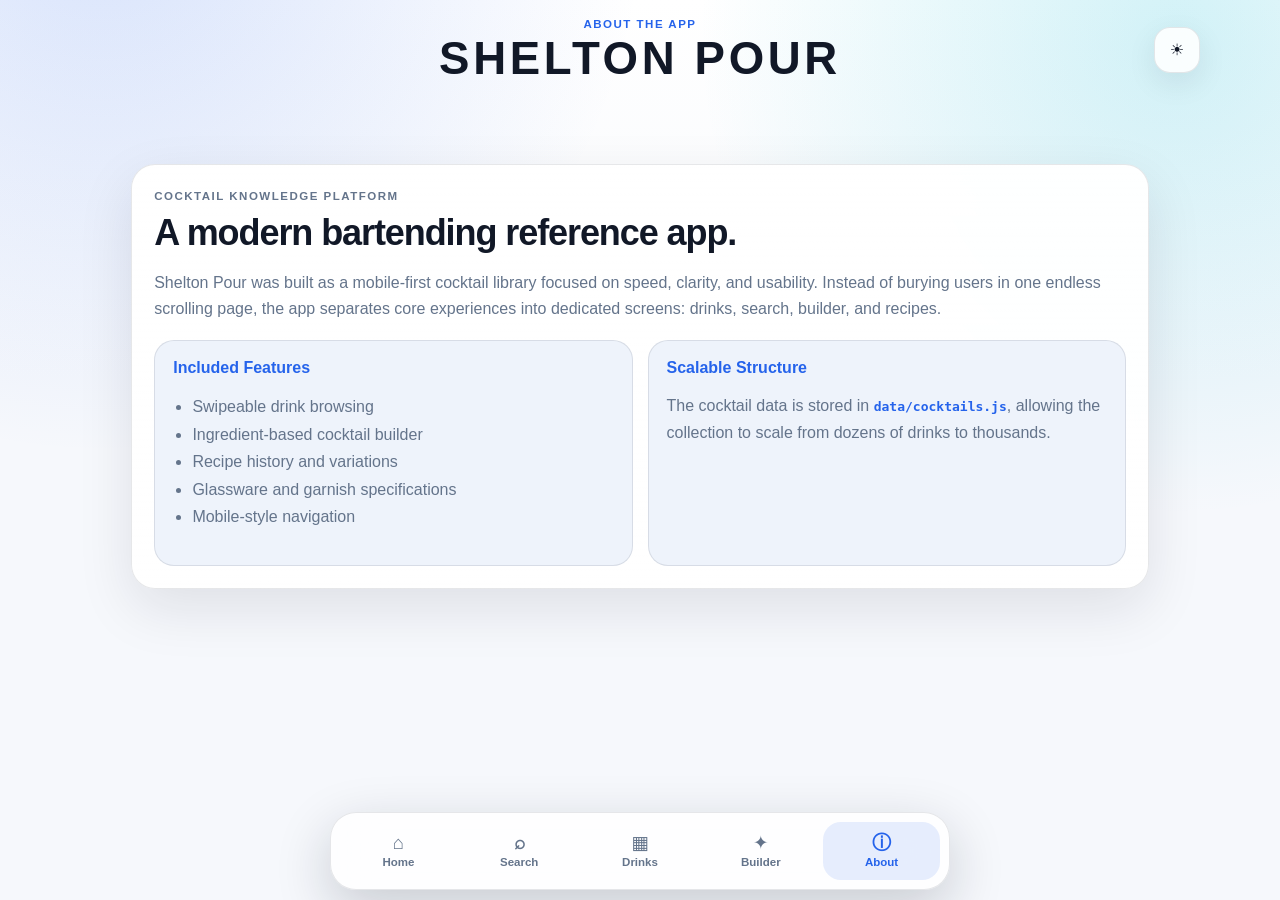
==== about.html @ ffe30de5 "Add standalone about page" ====
<!DOCTYPE html>
<html lang="en">
<head>
  <meta charset="UTF-8" />
  <meta name="viewport" content="width=device-width, initial-scale=1.0" />
  <title>About | Shelton Pour</title>
  <link rel="stylesheet" href="assets/styles.css" />
</head>
<body>
  <header class="app-header compact-page-header">
    <nav class="nav-shell centered-nav" aria-label="Primary navigation">
      <div class="brand-block brand-centered">
        <p class="eyebrow">About The App</p>
        <h1>Shelton Pour</h1>
      </div>
      <button class="theme-toggle" id="themeToggle" type="button" aria-label="Toggle dark mode">☾</button>
    </nav>
  </header>

  <main>
    <section class="roadmap page-panel">
      <p class="section-label">Cocktail Knowledge Platform</p>
      <h2>A modern bartending reference app.</h2>
      <p>
        Shelton Pour was built as a mobile-first cocktail library focused on speed, clarity, and usability.
        Instead of burying users in one endless scrolling page, the app separates core experiences into dedicated screens:
        drinks, search, builder, and recipes.
      </p>

      <div class="detail-grid">
        <section class="detail-box">
          <h4>Included Features</h4>
          <ul>
            <li>Swipeable drink browsing</li>
            <li>Ingredient-based cocktail builder</li>
            <li>Recipe history and variations</li>
            <li>Glassware and garnish specifications</li>
            <li>Mobile-style navigation</li>
          </ul>
        </section>

        <section class="detail-box">
          <h4>Scalable Structure</h4>
          <p>
            The cocktail data is stored in <code>data/cocktails.js</code>, allowing the collection to scale from dozens of drinks to thousands.
          </p>
        </section>
      </div>
    </section>
  </main>

  <nav class="bottom-nav" id="bottomNav" aria-label="Bottom app navigation"></nav>
  <script src="assets/pages.js"></script>
  <script>pageShell('about');</script>
</body>
</html>
---- assets/styles.css ----
:root {
  --bg: #f6f8fc;
  --panel: rgba(255, 255, 255, 0.88);
  --panel-2: #eef3fb;
  --text: #111827;
  --muted: #64748b;
  --accent: #2563eb;
  --accent-2: #06b6d4;
  --accent-soft: rgba(37, 99, 235, 0.11);
  --line: rgba(15, 23, 42, 0.10);
  --shadow: 0 20px 55px rgba(15, 23, 42, 0.10);
  --shadow-soft: 0 10px 30px rgba(15, 23, 42, 0.08);
  --radius: 24px;
  --bottom-nav-height: 78px;
}

[data-theme="dark"] {
  --bg: #0b1020;
  --panel: rgba(15, 23, 42, 0.88);
  --panel-2: #111c33;
  --text: #eef4ff;
  --muted: #9fb0c8;
  --accent: #60a5fa;
  --accent-2: #22d3ee;
  --accent-soft: rgba(96, 165, 250, 0.15);
  --line: rgba(226, 232, 240, 0.13);
  --shadow: 0 22px 70px rgba(0, 0, 0, 0.38);
  --shadow-soft: 0 12px 32px rgba(0, 0, 0, 0.24);
}

* { box-sizing: border-box; }
html { scroll-behavior: smooth; }
body {
  margin: 0;
  min-height: 100vh;
  font-family: Lato, Avenir Next, Avenir, Helvetica Neue, Helvetica, Arial, ui-sans-serif, system-ui, sans-serif;
  background:
    radial-gradient(circle at 8% -10%, rgba(37, 99, 235, .18), transparent 34rem),
    radial-gradient(circle at 92% 4%, rgba(6, 182, 212, .18), transparent 30rem),
    linear-gradient(180deg, #ffffff 0%, var(--bg) 42%, var(--bg) 100%);
  color: var(--text);
  padding-bottom: calc(var(--bottom-nav-height) + env(safe-area-inset-bottom, 0px));
}
[data-theme="dark"] body {
  background:
    radial-gradient(circle at 8% -10%, rgba(96, 165, 250, .22), transparent 34rem),
    radial-gradient(circle at 92% 4%, rgba(34, 211, 238, .16), transparent 30rem),
    linear-gradient(180deg, #08111f 0%, var(--bg) 48%, var(--bg) 100%);
}

a { color: inherit; }
button, input, select { font: inherit; }
button { -webkit-tap-highlight-color: transparent; }

.app-header { padding: 18px clamp(16px, 4vw, 56px) 34px; }
.nav-shell, main, footer { max-width: 1120px; margin: 0 auto; }
.nav-shell {
  position: relative;
  display: grid;
  grid-template-columns: 46px minmax(0, 1fr) 46px;
  align-items: center;
  gap: 16px;
  margin-bottom: 24px;
}
.centered-nav::before { content: ""; width: 46px; height: 46px; }
.brand-block { min-width: 0; text-align: center; }
.brand-centered { grid-column: 2; justify-self: center; }
.eyebrow, .kicker, .section-label, .card-label {
  color: var(--accent);
  text-transform: uppercase;
  letter-spacing: .13em;
  font-size: .72rem;
  font-weight: 900;
  margin: 0 0 6px;
}
h1 {
  margin: 0;
  font-size: clamp(1.65rem, 4.4vw, 2.85rem);
  letter-spacing: .08em;
  text-transform: uppercase;
  font-weight: 900;
  line-height: 1;
}
.theme-toggle {
  grid-column: 3;
  justify-self: end;
  border: 1px solid var(--line);
  color: var(--text);
  background: var(--panel);
  width: 46px;
  height: 46px;
  border-radius: 16px;
  cursor: pointer;
  box-shadow: var(--shadow-soft);
  backdrop-filter: blur(18px);
}
.hero {
  display: grid;
  grid-template-columns: minmax(0, 1.18fr) minmax(280px, .82fr);
  gap: 18px;
  align-items: stretch;
}
.hero-copy, .hero-card, .control-panel, .detail-panel, .builder, .roadmap {
  border: 1px solid var(--line);
  background: linear-gradient(180deg, rgba(255,255,255,.72), rgba(255,255,255,.48)), var(--panel);
  border-radius: var(--radius);
  box-shadow: var(--shadow);
  backdrop-filter: blur(18px);
}
[data-theme="dark"] .hero-copy,
[data-theme="dark"] .hero-card,
[data-theme="dark"] .control-panel,
[data-theme="dark"] .detail-panel,
[data-theme="dark"] .builder,
[data-theme="dark"] .roadmap {
  background: linear-gradient(180deg, rgba(255,255,255,.06), rgba(255,255,255,.025)), var(--panel);
}
.hero-copy { padding: clamp(24px, 4vw, 46px); }
.hero h2 {
  font-size: clamp(2.1rem, 6vw, 4.8rem);
  line-height: .96;
  letter-spacing: -0.045em;
  margin: 0 0 18px;
  font-weight: 900;
}
.hero-text { max-width: 680px; color: var(--muted); font-size: 1rem; line-height: 1.62; }
.hero-actions { display: flex; flex-wrap: wrap; gap: 10px; margin-top: 22px; }
.btn {
  display: inline-flex;
  align-items: center;
  justify-content: center;
  min-height: 46px;
  padding: 0 17px;
  border-radius: 999px;
  text-decoration: none;
  font-weight: 900;
  border: 1px solid var(--line);
}
.btn.primary { background: linear-gradient(145deg, var(--accent), var(--accent-2)); color: #fff; border-color: transparent; }
.btn.secondary { background: var(--panel-2); }
.hero-card {
  padding: 24px;
  display: flex;
  flex-direction: column;
  justify-content: flex-end;
  min-height: 292px;
  position: relative;
  overflow: hidden;
}
.hero-card::before {
  content: "";
  position: absolute;
  inset: 24px 24px auto auto;
  width: 122px;
  height: 122px;
  border: 2px solid rgba(37,99,235,.20);
  border-radius: 50%;
  box-shadow: inset 0 0 0 13px rgba(6,182,212,.08);
}
.hero-card h3 { font-size: 2.1rem; margin: 0 0 8px; letter-spacing: -0.025em; }
.hero-card p { color: var(--muted); line-height: 1.52; }
.mini-specs, .tag-row { display: flex; flex-wrap: wrap; gap: 8px; margin-top: 14px; }
.mini-specs span, .tag, .match-pill {
  border: 1px solid var(--line);
  background: var(--panel-2);
  border-radius: 999px;
  padding: 7px 10px;
  color: var(--muted);
  font-size: .82rem;
  font-weight: 750;
}
main { padding: 0 clamp(16px, 4vw, 56px) 34px; }
.control-panel { padding: 22px; margin-top: 10px; }
.control-panel h2, .builder h2, .roadmap h2 { margin: 0 0 16px; font-size: clamp(1.55rem, 3vw, 2.25rem); letter-spacing: -0.03em; font-weight: 900; }
.search-grid { display: grid; grid-template-columns: 1.4fr 1fr 1fr; gap: 12px; }
label { color: var(--muted); font-size: .86rem; font-weight: 800; }
input, select {
  width: 100%;
  margin-top: 7px;
  min-height: 48px;
  border-radius: 16px;
  border: 1px solid var(--line);
  background: rgba(255,255,255,.72);
  color: var(--text);
  padding: 0 14px;
  outline: none;
}
[data-theme="dark"] input,
[data-theme="dark"] select { background: rgba(2, 6, 23, .34); }
input:focus, select:focus { border-color: rgba(37,99,235,.55); box-shadow: 0 0 0 4px var(--accent-soft); }
.results-meta { display: flex; justify-content: space-between; align-items: center; gap: 12px; margin: 16px 4px; color: var(--muted); }
.text-button { border: 0; background: transparent; color: var(--accent); cursor: pointer; font-weight: 900; }
.carousel-actions { display: flex; align-items: center; gap: 8px; flex-wrap: wrap; }
.carousel-button { border: 1px solid var(--line); background: var(--panel); color: var(--text); border-radius: 999px; width: 38px; height: 38px; cursor: pointer; font-weight: 900; box-shadow: var(--shadow-soft); }
.drink-carousel { display: flex; gap: 16px; overflow-x: auto; scroll-snap-type: x mandatory; scroll-padding: 2px; padding: 4px 2px 16px; -webkit-overflow-scrolling: touch; }
.drink-carousel::-webkit-scrollbar { height: 8px; }
.drink-carousel::-webkit-scrollbar-thumb { background: var(--line); border-radius: 999px; }
.drink-card {
  flex: 0 0 min(360px, 86vw);
  scroll-snap-align: center;
  border: 1px solid var(--line);
  background: var(--panel);
  border-radius: 22px;
  padding: 14px;
  cursor: pointer;
  box-shadow: var(--shadow-soft);
  transition: transform .18s ease, border-color .18s ease, box-shadow .18s ease;
}
.drink-card:hover { transform: translateY(-4px); border-color: rgba(37,99,235,.34); box-shadow: var(--shadow); }
.drink-card h3 { margin: 8px 0; font-size: 1.22rem; letter-spacing: -0.015em; }
.drink-card p { color: var(--muted); line-height: 1.46; margin-bottom: 4px; }
.card-top { display: flex; justify-content: space-between; gap: 10px; align-items: flex-start; }
.abv-note { color: var(--accent); font-weight: 950; font-size: .78rem; }
.open-recipe { display: inline-flex; margin-top: 14px; color: var(--accent); font-weight: 950; font-size: .9rem; }
.swipe-hint { color: var(--muted); font-size: .9rem; margin: 2px 4px 0; }
.hidden { display: none !important; }
.detail-panel { margin-top: 14px; padding: 24px; }
.recipe-screen, .builder-screen { animation: screenIn .18s ease both; }
@keyframes screenIn { from { opacity: 0; transform: translateY(10px); } to { opacity: 1; transform: translateY(0); } }
.back-button {
  position: sticky;
  top: 10px;
  z-index: 15;
  border: 1px solid var(--line);
  border-radius: 999px;
  background: var(--panel);
  color: var(--text);
  padding: 11px 15px;
  cursor: pointer;
  font-weight: 950;
  box-shadow: var(--shadow-soft);
  backdrop-filter: blur(18px);
}
.detail-title { font-size: clamp(2.1rem, 6vw, 4.35rem); margin: 8px 0 10px; letter-spacing: -0.04em; }
.detail-grid { display: grid; grid-template-columns: 1fr 1fr; gap: 15px; margin-top: 18px; }
.detail-box { background: var(--panel-2); border: 1px solid var(--line); border-radius: 20px; padding: 18px; }
.detail-box.wide { grid-column: 1 / -1; }
.detail-box h4 { margin: 0 0 10px; color: var(--accent); }
.detail-box p { color: var(--muted); line-height: 1.68; }
ul, ol { padding-left: 1.2rem; color: var(--muted); line-height: 1.72; }
.builder, .roadmap { margin-top: 24px; padding: 22px; }
.page-builder { margin-top: 0; }
.ingredient-cloud { display: flex; flex-wrap: wrap; gap: 8px; margin: 18px 0; max-height: 52vh; overflow: auto; padding-right: 4px; }
.ingredient-button { border: 1px solid var(--line); background: var(--panel-2); color: var(--text); border-radius: 999px; padding: 9px 12px; cursor: pointer; font-weight: 800; }
.ingredient-button.active { background: linear-gradient(145deg, var(--accent), var(--accent-2)); color: #fff; border-color: transparent; font-weight: 950; }
.builder-output { border: 1px dashed var(--line); border-radius: 20px; padding: 16px; color: var(--muted); min-height: 54px; display: flex; flex-direction: column; gap: 8px; }
.roadmap p { color: var(--muted); line-height: 1.65; }
code { color: var(--accent); font-weight: 800; }
footer { padding: 18px clamp(16px, 4vw, 56px) 26px; color: var(--muted); text-align: center; }
.empty-card { cursor: default; }
.empty-card:hover { transform: none; }
.match-pill { cursor: pointer; display: inline-flex; flex-direction: column; gap: 2px; margin: 0; text-align: left; }
.match-pill:hover { border-color: rgba(37,99,235,.45); }
.drink-image-wrap {
  width: 100%;
  aspect-ratio: 16 / 10;
  overflow: hidden;
  border-radius: 18px;
  border: 1px solid var(--line);
  background: var(--panel-2);
  margin-bottom: 13px;
}
.drink-image, .detail-image { width: 100%; height: 100%; display: block; object-fit: cover; }
.image-placeholder-active { object-fit: cover; opacity: .92; }
.detail-hero {
  display: grid;
  grid-template-columns: minmax(0, 1.12fr) minmax(240px, .88fr);
  gap: 18px;
  align-items: stretch;
  margin-bottom: 18px;
}
.detail-image-wrap {
  min-height: 285px;
  overflow: hidden;
  border-radius: 24px;
  border: 1px solid var(--line);
  background: var(--panel-2);
}
.bottom-nav {
  position: fixed;
  left: 50%;
  bottom: max(10px, env(safe-area-inset-bottom, 10px));
  transform: translateX(-50%);
  z-index: 1000;
  width: min(620px, calc(100vw - 20px));
  height: var(--bottom-nav-height);
  display: grid;
  grid-template-columns: repeat(5, 1fr);
  gap: 4px;
  padding: 9px;
  border: 1px solid var(--line);
  border-radius: 26px;
  background: rgba(255,255,255,.82);
  box-shadow: 0 18px 55px rgba(15, 23, 42, .20);
  backdrop-filter: blur(22px);
}
[data-theme="dark"] .bottom-nav { background: rgba(15, 23, 42, .82); }
.bottom-nav-item {
  min-width: 0;
  display: flex;
  flex-direction: column;
  align-items: center;
  justify-content: center;
  gap: 3px;
  border-radius: 18px;
  color: var(--muted);
  text-decoration: none;
  font-size: .72rem;
  font-weight: 900;
}
.bottom-nav-item.active { color: var(--accent); background: var(--accent-soft); }
.nav-icon { font-size: 1.16rem; line-height: 1; }
.recipe-open .app-header,
.recipe-open footer,
.builder-open footer { display: none; }
@media (max-width: 900px) {
  .hero, .search-grid, .detail-grid, .detail-hero { grid-template-columns: 1fr; }
  .hero-card { min-height: 235px; }
}
@media (max-width: 620px) {
  .app-header { padding-top: 14px; padding-bottom: 22px; }
  .eyebrow { font-size: .62rem; max-width: min(78vw, 310px); white-space: nowrap; overflow: hidden; text-overflow: ellipsis; margin-inline: auto; }
  h1 { font-size: clamp(1.42rem, 8vw, 2rem); letter-spacing: .07em; }
  .theme-toggle { width: 42px; height: 42px; border-radius: 15px; }
  .nav-shell { grid-template-columns: 42px minmax(0, 1fr) 42px; margin-bottom: 18px; }
  .centered-nav::before { width: 42px; height: 42px; }
  .hero h2 { font-size: clamp(2rem, 11vw, 3.25rem); }
  .hero-card { min-height: 210px; }
  .results-meta { align-items: flex-start; flex-direction: column; }
  .detail-panel { padding: 18px; }
  .detail-image-wrap { min-height: 220px; }
  .bottom-nav { height: 72px; border-radius: 24px; }
  .bottom-nav-item span:last-child { font-size: .66rem; }
}
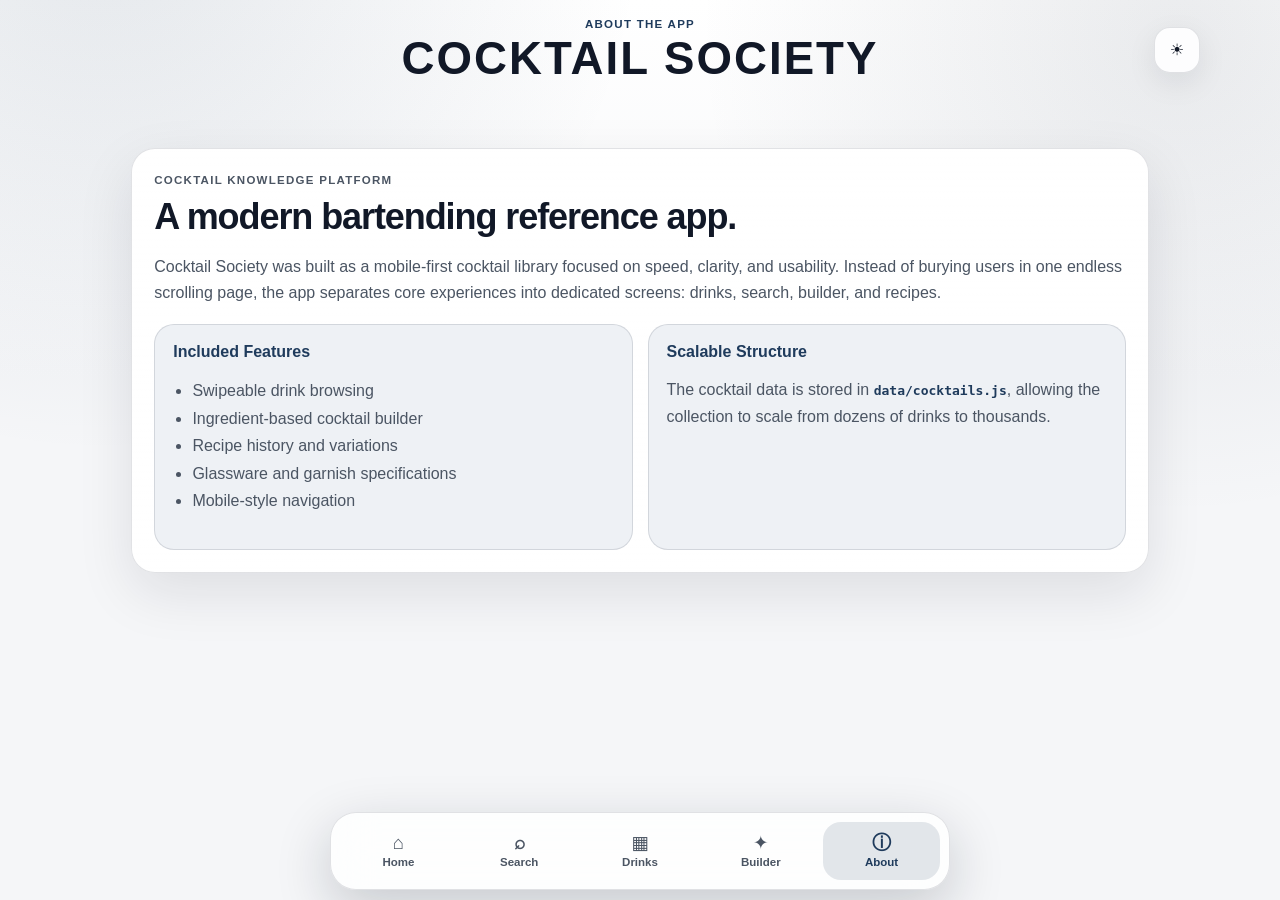
==== commit a7316ac1: "Update about.html" ====
--- a/about.html
+++ b/about.html
@@ -11,7 +11,7 @@
     <nav class="nav-shell centered-nav" aria-label="Primary navigation">
       <div class="brand-block brand-centered">
         <p class="eyebrow">About The App</p>
-        <h1>Shelton Pour</h1>
+        <h1>Cocktail Society</h1>
       </div>
       <button class="theme-toggle" id="themeToggle" type="button" aria-label="Toggle dark mode">☾</button>
     </nav>
@@ -22,7 +22,7 @@
       <p class="section-label">Cocktail Knowledge Platform</p>
       <h2>A modern bartending reference app.</h2>
       <p>
-        Shelton Pour was built as a mobile-first cocktail library focused on speed, clarity, and usability.
+        Cocktail Society was built as a mobile-first cocktail library focused on speed, clarity, and usability.
         Instead of burying users in one endless scrolling page, the app separates core experiences into dedicated screens:
         drinks, search, builder, and recipes.
       </p>
--- a/assets/styles.css
+++ b/assets/styles.css
@@ -1,13 +1,13 @@
 :root {
-  --bg: #f6f8fc;
-  --panel: rgba(255, 255, 255, 0.88);
-  --panel-2: #eef3fb;
+  --bg: #f5f6f8;
+  --panel: rgba(255, 255, 255, 0.9);
+  --panel-2: #eef1f5;
   --text: #111827;
-  --muted: #64748b;
-  --accent: #2563eb;
-  --accent-2: #06b6d4;
-  --accent-soft: rgba(37, 99, 235, 0.11);
-  --line: rgba(15, 23, 42, 0.10);
+  --muted: #4b5563;
+  --accent: #1f3b5c;
+  --accent-2: #334155;
+  --accent-soft: rgba(31, 59, 92, 0.12);
+  --line: rgba(15, 23, 42, 0.12);
   --shadow: 0 20px 55px rgba(15, 23, 42, 0.10);
   --shadow-soft: 0 10px 30px rgba(15, 23, 42, 0.08);
   --radius: 24px;
@@ -19,10 +19,10 @@
   --panel: rgba(15, 23, 42, 0.88);
   --panel-2: #111c33;
   --text: #eef4ff;
-  --muted: #9fb0c8;
-  --accent: #60a5fa;
-  --accent-2: #22d3ee;
-  --accent-soft: rgba(96, 165, 250, 0.15);
+  --muted: #b8c3d4;
+  --accent: #a8bacf;
+  --accent-2: #64748b;
+  --accent-soft: rgba(168, 186, 207, 0.15);
   --line: rgba(226, 232, 240, 0.13);
   --shadow: 0 22px 70px rgba(0, 0, 0, 0.38);
   --shadow-soft: 0 12px 32px rgba(0, 0, 0, 0.24);
@@ -33,18 +33,18 @@
 body {
   margin: 0;
   min-height: 100vh;
-  font-family: Lato, Avenir Next, Avenir, Helvetica Neue, Helvetica, Arial, ui-sans-serif, system-ui, sans-serif;
+  font-family: Inter, SF Pro Display, SF Pro Text, Helvetica Neue, Arial, ui-sans-serif, system-ui, sans-serif;
   background:
-    radial-gradient(circle at 8% -10%, rgba(37, 99, 235, .18), transparent 34rem),
-    radial-gradient(circle at 92% 4%, rgba(6, 182, 212, .18), transparent 30rem),
+    radial-gradient(circle at 8% -10%, rgba(31, 59, 92, .12), transparent 34rem),
+    radial-gradient(circle at 92% 4%, rgba(51, 65, 85, .10), transparent 30rem),
     linear-gradient(180deg, #ffffff 0%, var(--bg) 42%, var(--bg) 100%);
   color: var(--text);
   padding-bottom: calc(var(--bottom-nav-height) + env(safe-area-inset-bottom, 0px));
 }
 [data-theme="dark"] body {
   background:
-    radial-gradient(circle at 8% -10%, rgba(96, 165, 250, .22), transparent 34rem),
-    radial-gradient(circle at 92% 4%, rgba(34, 211, 238, .16), transparent 30rem),
+    radial-gradient(circle at 8% -10%, rgba(168, 186, 207, .14), transparent 34rem),
+    radial-gradient(circle at 92% 4%, rgba(100, 116, 139, .12), transparent 30rem),
     linear-gradient(180deg, #08111f 0%, var(--bg) 48%, var(--bg) 100%);
 }
 
@@ -53,184 +53,69 @@
 button { -webkit-tap-highlight-color: transparent; }
 
 .app-header { padding: 18px clamp(16px, 4vw, 56px) 34px; }
+.compact-page-header { padding-bottom: 18px; }
 .nav-shell, main, footer { max-width: 1120px; margin: 0 auto; }
-.nav-shell {
-  position: relative;
-  display: grid;
-  grid-template-columns: 46px minmax(0, 1fr) 46px;
-  align-items: center;
-  gap: 16px;
-  margin-bottom: 24px;
-}
+.nav-shell { position: relative; display: grid; grid-template-columns: 46px minmax(0, 1fr) 46px; align-items: center; gap: 16px; margin-bottom: 24px; }
 .centered-nav::before { content: ""; width: 46px; height: 46px; }
 .brand-block { min-width: 0; text-align: center; }
 .brand-centered { grid-column: 2; justify-self: center; }
-.eyebrow, .kicker, .section-label, .card-label {
-  color: var(--accent);
-  text-transform: uppercase;
-  letter-spacing: .13em;
-  font-size: .72rem;
-  font-weight: 900;
-  margin: 0 0 6px;
-}
-h1 {
-  margin: 0;
-  font-size: clamp(1.65rem, 4.4vw, 2.85rem);
-  letter-spacing: .08em;
-  text-transform: uppercase;
-  font-weight: 900;
-  line-height: 1;
-}
-.theme-toggle {
-  grid-column: 3;
-  justify-self: end;
-  border: 1px solid var(--line);
-  color: var(--text);
-  background: var(--panel);
-  width: 46px;
-  height: 46px;
-  border-radius: 16px;
-  cursor: pointer;
-  box-shadow: var(--shadow-soft);
-  backdrop-filter: blur(18px);
-}
-.hero {
-  display: grid;
-  grid-template-columns: minmax(0, 1.18fr) minmax(280px, .82fr);
-  gap: 18px;
-  align-items: stretch;
-}
-.hero-copy, .hero-card, .control-panel, .detail-panel, .builder, .roadmap {
-  border: 1px solid var(--line);
-  background: linear-gradient(180deg, rgba(255,255,255,.72), rgba(255,255,255,.48)), var(--panel);
-  border-radius: var(--radius);
-  box-shadow: var(--shadow);
-  backdrop-filter: blur(18px);
-}
-[data-theme="dark"] .hero-copy,
-[data-theme="dark"] .hero-card,
-[data-theme="dark"] .control-panel,
-[data-theme="dark"] .detail-panel,
-[data-theme="dark"] .builder,
-[data-theme="dark"] .roadmap {
-  background: linear-gradient(180deg, rgba(255,255,255,.06), rgba(255,255,255,.025)), var(--panel);
-}
+.eyebrow, .kicker, .section-label, .card-label { color: var(--accent); text-transform: uppercase; letter-spacing: .11em; font-size: .72rem; font-weight: 800; margin: 0 0 6px; }
+h1 { margin: 0; font-size: clamp(1.65rem, 4.4vw, 2.85rem); letter-spacing: .045em; text-transform: uppercase; font-weight: 800; line-height: 1; }
+.theme-toggle { grid-column: 3; justify-self: end; border: 1px solid var(--line); color: var(--text); background: var(--panel); width: 46px; height: 46px; border-radius: 16px; cursor: pointer; box-shadow: var(--shadow-soft); backdrop-filter: blur(18px); }
+.hero { display: grid; grid-template-columns: minmax(0, 1.18fr) minmax(280px, .82fr); gap: 18px; align-items: stretch; }
+.hero-copy, .hero-card, .control-panel, .detail-panel, .builder, .roadmap, .landing-card { border: 1px solid var(--line); background: linear-gradient(180deg, rgba(255,255,255,.72), rgba(255,255,255,.48)), var(--panel); border-radius: var(--radius); box-shadow: var(--shadow); backdrop-filter: blur(18px); }
+[data-theme="dark"] .hero-copy, [data-theme="dark"] .hero-card, [data-theme="dark"] .control-panel, [data-theme="dark"] .detail-panel, [data-theme="dark"] .builder, [data-theme="dark"] .roadmap, [data-theme="dark"] .landing-card { background: linear-gradient(180deg, rgba(255,255,255,.06), rgba(255,255,255,.025)), var(--panel); }
 .hero-copy { padding: clamp(24px, 4vw, 46px); }
-.hero h2 {
-  font-size: clamp(2.1rem, 6vw, 4.8rem);
-  line-height: .96;
-  letter-spacing: -0.045em;
-  margin: 0 0 18px;
-  font-weight: 900;
-}
+.hero h2 { font-size: clamp(2.1rem, 6vw, 4.8rem); line-height: .99; letter-spacing: -0.045em; margin: 0 0 18px; font-weight: 800; }
 .hero-text { max-width: 680px; color: var(--muted); font-size: 1rem; line-height: 1.62; }
 .hero-actions { display: flex; flex-wrap: wrap; gap: 10px; margin-top: 22px; }
-.btn {
-  display: inline-flex;
-  align-items: center;
-  justify-content: center;
-  min-height: 46px;
-  padding: 0 17px;
-  border-radius: 999px;
-  text-decoration: none;
-  font-weight: 900;
-  border: 1px solid var(--line);
-}
+.btn { display: inline-flex; align-items: center; justify-content: center; min-height: 46px; padding: 0 17px; border-radius: 999px; text-decoration: none; font-weight: 800; border: 1px solid var(--line); }
 .btn.primary { background: linear-gradient(145deg, var(--accent), var(--accent-2)); color: #fff; border-color: transparent; }
 .btn.secondary { background: var(--panel-2); }
-.hero-card {
-  padding: 24px;
-  display: flex;
-  flex-direction: column;
-  justify-content: flex-end;
-  min-height: 292px;
-  position: relative;
-  overflow: hidden;
-}
-.hero-card::before {
-  content: "";
-  position: absolute;
-  inset: 24px 24px auto auto;
-  width: 122px;
-  height: 122px;
-  border: 2px solid rgba(37,99,235,.20);
-  border-radius: 50%;
-  box-shadow: inset 0 0 0 13px rgba(6,182,212,.08);
-}
+.hero-card { padding: 24px; display: flex; flex-direction: column; justify-content: flex-end; min-height: 292px; position: relative; overflow: hidden; }
+.hero-card::before { content: ""; position: absolute; inset: 24px 24px auto auto; width: 122px; height: 122px; border: 2px solid rgba(31,59,92,.20); border-radius: 50%; box-shadow: inset 0 0 0 13px rgba(51,65,85,.08); }
 .hero-card h3 { font-size: 2.1rem; margin: 0 0 8px; letter-spacing: -0.025em; }
 .hero-card p { color: var(--muted); line-height: 1.52; }
+.landing-grid { display: grid; grid-template-columns: repeat(2, minmax(0, 1fr)); gap: 14px; margin-top: 26px; }
+.landing-card { display: block; padding: 20px; text-decoration: none; transition: transform .18s ease, border-color .18s ease, box-shadow .18s ease; }
+.landing-card:hover { transform: translateY(-3px); border-color: rgba(31,59,92,.34); box-shadow: var(--shadow); }
+.landing-card h3 { margin: 6px 0 8px; font-size: 1.35rem; letter-spacing: -0.02em; }
+.landing-card p { margin: 0; color: var(--muted); line-height: 1.5; }
 .mini-specs, .tag-row { display: flex; flex-wrap: wrap; gap: 8px; margin-top: 14px; }
-.mini-specs span, .tag, .match-pill {
-  border: 1px solid var(--line);
-  background: var(--panel-2);
-  border-radius: 999px;
-  padding: 7px 10px;
-  color: var(--muted);
-  font-size: .82rem;
-  font-weight: 750;
-}
+.mini-specs span, .tag, .match-pill { border: 1px solid var(--line); background: var(--panel-2); border-radius: 999px; padding: 7px 10px; color: var(--muted); font-size: .82rem; font-weight: 700; }
 main { padding: 0 clamp(16px, 4vw, 56px) 34px; }
+.page-panel { margin-top: 0; }
 .control-panel { padding: 22px; margin-top: 10px; }
-.control-panel h2, .builder h2, .roadmap h2 { margin: 0 0 16px; font-size: clamp(1.55rem, 3vw, 2.25rem); letter-spacing: -0.03em; font-weight: 900; }
+.control-panel h2, .builder h2, .roadmap h2 { margin: 0 0 16px; font-size: clamp(1.55rem, 3vw, 2.25rem); letter-spacing: -0.03em; font-weight: 800; }
 .search-grid { display: grid; grid-template-columns: 1.4fr 1fr 1fr; gap: 12px; }
-label { color: var(--muted); font-size: .86rem; font-weight: 800; }
-input, select {
-  width: 100%;
-  margin-top: 7px;
-  min-height: 48px;
-  border-radius: 16px;
-  border: 1px solid var(--line);
-  background: rgba(255,255,255,.72);
-  color: var(--text);
-  padding: 0 14px;
-  outline: none;
-}
-[data-theme="dark"] input,
-[data-theme="dark"] select { background: rgba(2, 6, 23, .34); }
-input:focus, select:focus { border-color: rgba(37,99,235,.55); box-shadow: 0 0 0 4px var(--accent-soft); }
+label { color: var(--muted); font-size: .86rem; font-weight: 700; }
+input, select { width: 100%; margin-top: 7px; min-height: 48px; border-radius: 16px; border: 1px solid var(--line); background: rgba(255,255,255,.72); color: var(--text); padding: 0 14px; outline: none; }
+[data-theme="dark"] input, [data-theme="dark"] select { background: rgba(2, 6, 23, .34); }
+input:focus, select:focus { border-color: rgba(31,59,92,.55); box-shadow: 0 0 0 4px var(--accent-soft); }
 .results-meta { display: flex; justify-content: space-between; align-items: center; gap: 12px; margin: 16px 4px; color: var(--muted); }
-.text-button { border: 0; background: transparent; color: var(--accent); cursor: pointer; font-weight: 900; }
+.standalone-meta { margin-top: 0; }
+.text-button { border: 0; background: transparent; color: var(--accent); cursor: pointer; font-weight: 800; }
 .carousel-actions { display: flex; align-items: center; gap: 8px; flex-wrap: wrap; }
-.carousel-button { border: 1px solid var(--line); background: var(--panel); color: var(--text); border-radius: 999px; width: 38px; height: 38px; cursor: pointer; font-weight: 900; box-shadow: var(--shadow-soft); }
+.catalog-filter-label { display: flex; align-items: center; gap: 8px; margin: 0; color: var(--muted); font-size: .76rem; font-weight: 800; letter-spacing: .08em; text-transform: uppercase; }
+.catalog-filter-label span { display: inline-flex; align-items: center; min-height: 38px; }
+.catalog-filter-select { width: auto; min-width: 150px; margin-top: 0; min-height: 38px; border-radius: 999px; padding: 0 12px; }
+.carousel-button { border: 1px solid var(--line); background: var(--panel); color: var(--text); border-radius: 999px; width: 38px; height: 38px; cursor: pointer; font-weight: 800; box-shadow: var(--shadow-soft); }
 .drink-carousel { display: flex; gap: 16px; overflow-x: auto; scroll-snap-type: x mandatory; scroll-padding: 2px; padding: 4px 2px 16px; -webkit-overflow-scrolling: touch; }
 .drink-carousel::-webkit-scrollbar { height: 8px; }
 .drink-carousel::-webkit-scrollbar-thumb { background: var(--line); border-radius: 999px; }
-.drink-card {
-  flex: 0 0 min(360px, 86vw);
-  scroll-snap-align: center;
-  border: 1px solid var(--line);
-  background: var(--panel);
-  border-radius: 22px;
-  padding: 14px;
-  cursor: pointer;
-  box-shadow: var(--shadow-soft);
-  transition: transform .18s ease, border-color .18s ease, box-shadow .18s ease;
-}
-.drink-card:hover { transform: translateY(-4px); border-color: rgba(37,99,235,.34); box-shadow: var(--shadow); }
+.drink-card { flex: 0 0 min(360px, 86vw); scroll-snap-align: center; border: 1px solid var(--line); background: var(--panel); border-radius: 22px; padding: 14px; cursor: pointer; box-shadow: var(--shadow-soft); text-decoration: none; transition: transform .18s ease, border-color .18s ease, box-shadow .18s ease; }
+.drink-card:hover { transform: translateY(-4px); border-color: rgba(31,59,92,.34); box-shadow: var(--shadow); }
 .drink-card h3 { margin: 8px 0; font-size: 1.22rem; letter-spacing: -0.015em; }
 .drink-card p { color: var(--muted); line-height: 1.46; margin-bottom: 4px; }
 .card-top { display: flex; justify-content: space-between; gap: 10px; align-items: flex-start; }
-.abv-note { color: var(--accent); font-weight: 950; font-size: .78rem; }
-.open-recipe { display: inline-flex; margin-top: 14px; color: var(--accent); font-weight: 950; font-size: .9rem; }
+.abv-note { color: var(--accent); font-weight: 800; font-size: .78rem; }
+.open-recipe { display: inline-flex; margin-top: 14px; color: var(--accent); font-weight: 800; font-size: .9rem; }
 .swipe-hint { color: var(--muted); font-size: .9rem; margin: 2px 4px 0; }
 .hidden { display: none !important; }
 .detail-panel { margin-top: 14px; padding: 24px; }
 .recipe-screen, .builder-screen { animation: screenIn .18s ease both; }
 @keyframes screenIn { from { opacity: 0; transform: translateY(10px); } to { opacity: 1; transform: translateY(0); } }
-.back-button {
-  position: sticky;
-  top: 10px;
-  z-index: 15;
-  border: 1px solid var(--line);
-  border-radius: 999px;
-  background: var(--panel);
-  color: var(--text);
-  padding: 11px 15px;
-  cursor: pointer;
-  font-weight: 950;
-  box-shadow: var(--shadow-soft);
-  backdrop-filter: blur(18px);
-}
+.back-button, .inline-back { display: inline-flex; text-decoration: none; position: sticky; top: 10px; z-index: 15; border: 1px solid var(--line); border-radius: 999px; background: var(--panel); color: var(--text); padding: 11px 15px; cursor: pointer; font-weight: 800; box-shadow: var(--shadow-soft); backdrop-filter: blur(18px); }
 .detail-title { font-size: clamp(2.1rem, 6vw, 4.35rem); margin: 8px 0 10px; letter-spacing: -0.04em; }
 .detail-grid { display: grid; grid-template-columns: 1fr 1fr; gap: 15px; margin-top: 18px; }
 .detail-box { background: var(--panel-2); border: 1px solid var(--line); border-radius: 20px; padding: 18px; }
@@ -241,92 +126,49 @@
 .builder, .roadmap { margin-top: 24px; padding: 22px; }
 .page-builder { margin-top: 0; }
 .ingredient-cloud { display: flex; flex-wrap: wrap; gap: 8px; margin: 18px 0; max-height: 52vh; overflow: auto; padding-right: 4px; }
-.ingredient-button { border: 1px solid var(--line); background: var(--panel-2); color: var(--text); border-radius: 999px; padding: 9px 12px; cursor: pointer; font-weight: 800; }
-.ingredient-button.active { background: linear-gradient(145deg, var(--accent), var(--accent-2)); color: #fff; border-color: transparent; font-weight: 950; }
+.ingredient-button { border: 1px solid var(--line); background: var(--panel-2); color: var(--text); border-radius: 999px; padding: 9px 12px; cursor: pointer; font-weight: 700; }
+.ingredient-button.active { background: linear-gradient(145deg, var(--accent), var(--accent-2)); color: #fff; border-color: transparent; font-weight: 800; }
 .builder-output { border: 1px dashed var(--line); border-radius: 20px; padding: 16px; color: var(--muted); min-height: 54px; display: flex; flex-direction: column; gap: 8px; }
+.match-pill { cursor: pointer; display: flex; flex-direction: column; gap: 6px; margin: 0; text-align: left; text-decoration: none; border-radius: 16px; }
+.match-header { display: flex; align-items: center; justify-content: space-between; gap: 10px; }
+.match-complete { border-left: 4px solid #15803d; }
+.match-missing { border-left: 4px solid #b91c1c; }
+.status-complete { color: #15803d; font-weight: 800; }
+.status-missing { color: #b91c1c; font-weight: 800; }
 .roadmap p { color: var(--muted); line-height: 1.65; }
 code { color: var(--accent); font-weight: 800; }
 footer { padding: 18px clamp(16px, 4vw, 56px) 26px; color: var(--muted); text-align: center; }
 .empty-card { cursor: default; }
 .empty-card:hover { transform: none; }
-.match-pill { cursor: pointer; display: inline-flex; flex-direction: column; gap: 2px; margin: 0; text-align: left; }
-.match-pill:hover { border-color: rgba(37,99,235,.45); }
-.drink-image-wrap {
-  width: 100%;
-  aspect-ratio: 16 / 10;
-  overflow: hidden;
-  border-radius: 18px;
-  border: 1px solid var(--line);
-  background: var(--panel-2);
-  margin-bottom: 13px;
-}
+.match-pill:hover { border-color: rgba(31,59,92,.45); }
+.drink-image-wrap { width: 100%; aspect-ratio: 16 / 10; overflow: hidden; border-radius: 18px; border: 1px solid var(--line); background: var(--panel-2); margin-bottom: 13px; }
 .drink-image, .detail-image { width: 100%; height: 100%; display: block; object-fit: cover; }
 .image-placeholder-active { object-fit: cover; opacity: .92; }
-.detail-hero {
-  display: grid;
-  grid-template-columns: minmax(0, 1.12fr) minmax(240px, .88fr);
-  gap: 18px;
-  align-items: stretch;
-  margin-bottom: 18px;
-}
-.detail-image-wrap {
-  min-height: 285px;
-  overflow: hidden;
-  border-radius: 24px;
-  border: 1px solid var(--line);
-  background: var(--panel-2);
-}
-.bottom-nav {
-  position: fixed;
-  left: 50%;
-  bottom: max(10px, env(safe-area-inset-bottom, 10px));
-  transform: translateX(-50%);
-  z-index: 1000;
-  width: min(620px, calc(100vw - 20px));
-  height: var(--bottom-nav-height);
-  display: grid;
-  grid-template-columns: repeat(5, 1fr);
-  gap: 4px;
-  padding: 9px;
-  border: 1px solid var(--line);
-  border-radius: 26px;
-  background: rgba(255,255,255,.82);
-  box-shadow: 0 18px 55px rgba(15, 23, 42, .20);
-  backdrop-filter: blur(22px);
-}
+.detail-hero { display: grid; grid-template-columns: minmax(0, 1.12fr) minmax(240px, .88fr); gap: 18px; align-items: stretch; margin-bottom: 18px; }
+.detail-image-wrap { min-height: 285px; overflow: hidden; border-radius: 24px; border: 1px solid var(--line); background: var(--panel-2); }
+.bottom-nav { position: fixed; left: 50%; bottom: max(10px, env(safe-area-inset-bottom, 10px)); transform: translateX(-50%); z-index: 1000; width: min(620px, calc(100vw - 20px)); height: var(--bottom-nav-height); display: grid; grid-template-columns: repeat(5, 1fr); gap: 4px; padding: 9px; border: 1px solid var(--line); border-radius: 26px; background: rgba(255,255,255,.82); box-shadow: 0 18px 55px rgba(15, 23, 42, .20); backdrop-filter: blur(22px); }
 [data-theme="dark"] .bottom-nav { background: rgba(15, 23, 42, .82); }
-.bottom-nav-item {
-  min-width: 0;
-  display: flex;
-  flex-direction: column;
-  align-items: center;
-  justify-content: center;
-  gap: 3px;
-  border-radius: 18px;
-  color: var(--muted);
-  text-decoration: none;
-  font-size: .72rem;
-  font-weight: 900;
-}
+.bottom-nav-item { min-width: 0; display: flex; flex-direction: column; align-items: center; justify-content: center; gap: 3px; border-radius: 18px; color: var(--muted); text-decoration: none; font-size: .72rem; font-weight: 800; }
 .bottom-nav-item.active { color: var(--accent); background: var(--accent-soft); }
 .nav-icon { font-size: 1.16rem; line-height: 1; }
-.recipe-open .app-header,
-.recipe-open footer,
-.builder-open footer { display: none; }
+.recipe-open .app-header, .recipe-open footer, .builder-open footer { display: none; }
 @media (max-width: 900px) {
-  .hero, .search-grid, .detail-grid, .detail-hero { grid-template-columns: 1fr; }
+  .hero, .search-grid, .detail-grid, .detail-hero, .landing-grid { grid-template-columns: 1fr; }
   .hero-card { min-height: 235px; }
 }
 @media (max-width: 620px) {
   .app-header { padding-top: 14px; padding-bottom: 22px; }
   .eyebrow { font-size: .62rem; max-width: min(78vw, 310px); white-space: nowrap; overflow: hidden; text-overflow: ellipsis; margin-inline: auto; }
-  h1 { font-size: clamp(1.42rem, 8vw, 2rem); letter-spacing: .07em; }
+  h1 { font-size: clamp(1.42rem, 8vw, 2rem); letter-spacing: .045em; }
   .theme-toggle { width: 42px; height: 42px; border-radius: 15px; }
   .nav-shell { grid-template-columns: 42px minmax(0, 1fr) 42px; margin-bottom: 18px; }
   .centered-nav::before { width: 42px; height: 42px; }
   .hero h2 { font-size: clamp(2rem, 11vw, 3.25rem); }
   .hero-card { min-height: 210px; }
   .results-meta { align-items: flex-start; flex-direction: column; }
+  .catalog-actions { width: 100%; }
+  .catalog-filter-label { width: calc(100% - 92px); flex: 1; }
+  .catalog-filter-select { width: 100%; min-width: 0; }
   .detail-panel { padding: 18px; }
   .detail-image-wrap { min-height: 220px; }
   .bottom-nav { height: 72px; border-radius: 24px; }
